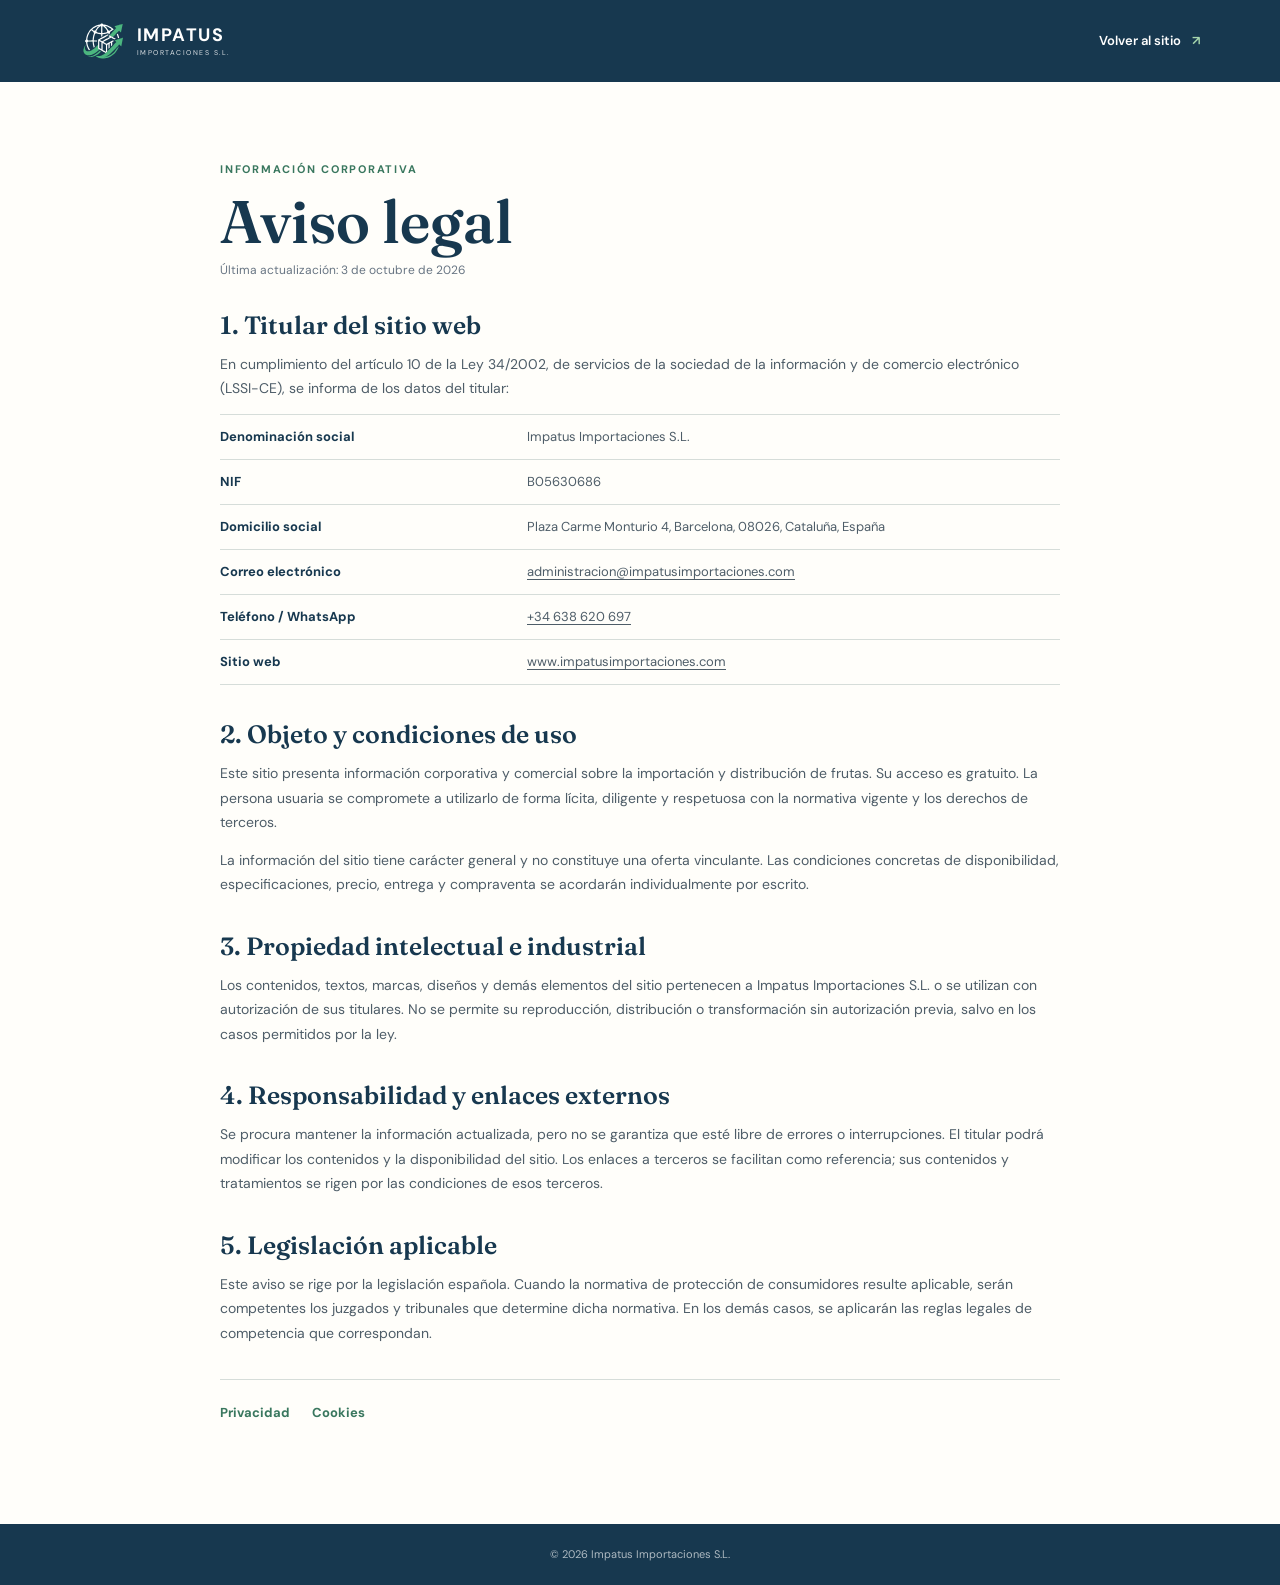
==== aviso-legal.html @ 90cbe093 "Change information and create legal pages" ====
<!doctype html>
<html lang="es">
  <head>
    <meta charset="utf-8" />
    <meta name="viewport" content="width=device-width, initial-scale=1" />
    <meta
      name="description"
      content="Aviso legal del sitio web de Impatus Importaciones S.L."
    />
    <meta name="theme-color" content="#102f47" />
    <title>Aviso legal | Impatus Importaciones</title>
    <link rel="preconnect" href="https://fonts.googleapis.com" />
    <link rel="preconnect" href="https://fonts.gstatic.com" crossorigin />
    <link
      href="https://fonts.googleapis.com/css2?family=DM+Sans:wght@400;500;600;700&family=Fraunces:opsz,wght@9..144,600;9..144,700&display=swap"
      rel="stylesheet"
    />
    <link rel="stylesheet" href="styles.css" />
  </head>
  <body class="legal-document">
    <header class="legal-header">
      <div class="container legal-header-inner">
        <a
          class="brand legal-brand"
          href="index.html"
          aria-label="Impatus Importaciones, inicio"
        >
          <img class="brand-mark" src="assets/impatus-logo.svg" alt="" />
          <span class="brand-copy"
            ><strong>IMPATUS</strong><small>IMPORTACIONES S.L.</small></span
          >
        </a>
        <a class="legal-home" href="index.html"
          >Volver al sitio <span aria-hidden="true">↗</span></a
        >
      </div>
    </header>
    <main class="container legal-main">
      <p class="small-label">Información corporativa</p>
      <h1>Aviso legal</h1>
      <p class="legal-updated">Última actualización: 3 de octubre de 2026</p>
      <section class="legal-section">
        <h2>1. Titular del sitio web</h2>
        <p>
          En cumplimiento del artículo 10 de la Ley 34/2002, de servicios de la
          sociedad de la información y de comercio electrónico (LSSI-CE), se
          informa de los datos del titular:
        </p>
        <dl class="legal-details">
          <div>
            <dt>Denominación social</dt>
            <dd>Impatus Importaciones S.L.</dd>
          </div>
          <div>
            <dt>NIF</dt>
            <dd>B05630686</dd>
          </div>
          <div>
            <dt>Domicilio social</dt>
            <dd>Plaza Carme Monturio 4, Barcelona, 08026, Cataluña, España</dd>
          </div>
          <!-- <div>
            <dt>Registro Mercantil</dt>
            <dd>[COMPLETAR REGISTRO, TOMO, FOLIO, HOJA E INSCRIPCIÓN]</dd>
          </div> -->
          <div>
            <dt>Correo electrónico</dt>
            <dd>
              <a href="mailto:administracion@impatusimportaciones.com"
                >administracion@impatusimportaciones.com</a
              >
            </dd>
          </div>
          <div>
            <dt>Teléfono / WhatsApp</dt>
            <dd><a href="tel:+34638620697">+34 638 620 697</a></dd>
          </div>
          <div>
            <dt>Sitio web</dt>
            <dd>
              <a href="https://www.impatusimportaciones.com"
                >www.impatusimportaciones.com</a
              >
            </dd>
          </div>
        </dl>
      </section>
      <section class="legal-section">
        <h2>2. Objeto y condiciones de uso</h2>
        <p>
          Este sitio presenta información corporativa y comercial sobre la
          importación y distribución de frutas. Su acceso es gratuito. La
          persona usuaria se compromete a utilizarlo de forma lícita, diligente
          y respetuosa con la normativa vigente y los derechos de terceros.
        </p>
        <p>
          La información del sitio tiene carácter general y no constituye una
          oferta vinculante. Las condiciones concretas de disponibilidad,
          especificaciones, precio, entrega y compraventa se acordarán
          individualmente por escrito.
        </p>
      </section>
      <section class="legal-section">
        <h2>3. Propiedad intelectual e industrial</h2>
        <p>
          Los contenidos, textos, marcas, diseños y demás elementos del sitio
          pertenecen a Impatus Importaciones S.L. o se utilizan con autorización
          de sus titulares. No se permite su reproducción, distribución o
          transformación sin autorización previa, salvo en los casos permitidos
          por la ley.
        </p>
      </section>
      <section class="legal-section">
        <h2>4. Responsabilidad y enlaces externos</h2>
        <p>
          Se procura mantener la información actualizada, pero no se garantiza
          que esté libre de errores o interrupciones. El titular podrá modificar
          los contenidos y la disponibilidad del sitio. Los enlaces a terceros
          se facilitan como referencia; sus contenidos y tratamientos se rigen
          por las condiciones de esos terceros.
        </p>
      </section>
      <section class="legal-section">
        <h2>5. Legislación aplicable</h2>
        <p>
          Este aviso se rige por la legislación española. Cuando la normativa de
          protección de consumidores resulte aplicable, serán competentes los
          juzgados y tribunales que determine dicha normativa. En los demás
          casos, se aplicarán las reglas legales de competencia que
          correspondan.
        </p>
      </section>
      <nav class="legal-pages" aria-label="Otras políticas">
        <a href="privacidad.html">Privacidad</a
        ><a href="cookies.html">Cookies</a>
      </nav>
    </main>
    <footer class="legal-footer">
      <div class="container">
        <span>© 2026 Impatus Importaciones S.L.</span>
      </div>
    </footer>
  </body>
</html>
---- styles.css ----
:root {
  --navy: #102f47;
  --ink: #17384f;
  --green: #39775e;
  --mint: #dcefe3;
  --orange: #e9753b;
  --cream: #f7f5ef;
  --paper: #fffefa;
  --muted: #687583;
  --line: #d6ddd9;
  --sans: "DM Sans", sans-serif;
  --serif: "Fraunces", serif;
}
* {
  box-sizing: border-box;
}
html {
  scroll-behavior: smooth;
}
body {
  display: flex;
  min-height: 100vh;
  flex-direction: column;
  margin: 0;
  color: var(--ink);
  background: var(--paper);
  font-family: var(--sans);
  font-size: 16px;
  line-height: 1.55;
  overflow-x: hidden;
}
main {
  flex: 1;
}
a {
  color: inherit;
  text-decoration: none;
}
.container {
  width: min(1120px, calc(100% - 80px));
  margin: 0 auto;
}
.site-header {
  position: absolute;
  inset: 0 0 auto;
  z-index: 5;
  color: white;
}
.nav {
  height: 92px;
  display: flex;
  align-items: center;
  justify-content: space-between;
}
.brand {
  display: inline-flex;
  align-items: center;
  gap: 11px;
}
.brand-mark {
  display: block;
  flex: 0 0 46px;
  width: 46px;
  height: 42px;
  overflow: visible;
  object-fit: contain;
}
.previous-mark {
  display: none;
}
.brand-copy {
  display: grid;
  line-height: 1;
}
.brand-copy strong {
  font-size: 18px;
  letter-spacing: 0.08em;
}
.brand-copy small {
  margin-top: 5px;
  font-size: 7px;
  letter-spacing: 0.21em;
  opacity: 0.85;
}
.nav-links {
  display: flex;
  align-items: center;
  gap: 36px;
  font-size: 13px;
  font-weight: 600;
}
.nav-links a {
  opacity: 0.88;
  transition:
    color 0.2s,
    opacity 0.2s;
}
.nav-links a:hover {
  color: #9cdbb9;
  opacity: 1;
}
.nav-cta {
  border: 1px solid rgba(255, 255, 255, 0.55);
  padding: 10px 15px;
  border-radius: 2px;
}
.nav-cta span,
.text-link span,
.card-link span {
  margin-left: 9px;
}
.menu-toggle {
  display: none;
  background: none;
  border: 0;
  padding: 7px;
}
.menu-toggle span {
  display: block;
  width: 24px;
  height: 2px;
  margin: 5px 0;
  background: white;
}
.hero {
  position: relative;
  min-height: 720px;
  display: flex;
  align-items: center;
  color: white;
  overflow: hidden;
}
.hero-image {
  position: absolute;
  inset: 0;
  background: url("assets/background.jpeg") center 52% / cover;
  transform: scale(1.02);
  animation: slowZoom 14s ease-out both;
}
.hero-overlay {
  position: absolute;
  inset: 0;
  background:
    linear-gradient(
      90deg,
      rgba(10, 35, 51, 0.89) 0%,
      rgba(13, 44, 49, 0.61) 46%,
      rgba(14, 37, 40, 0.13) 100%
    ),
    linear-gradient(0deg, rgba(10, 32, 43, 0.46), transparent 45%);
}
.hero-content {
  position: relative;
  z-index: 1;
  padding-top: 75px;
}
.eyebrow,
.small-label {
  text-transform: uppercase;
  font-size: 11px;
  font-weight: 700;
  letter-spacing: 0.16em;
}
.eyebrow {
  color: #a9ddbc;
}
.hero h1 {
  max-width: 670px;
  margin: 24px 0 22px;
  font: 700 clamp(54px, 7vw, 92px)/0.98 var(--serif);
  letter-spacing: -0.03em;
}
em {
  color: #a7dcae;
  font-style: normal;
}
.hero-intro {
  max-width: 435px;
  margin: 0 0 34px;
  font-size: 18px;
  color: rgba(255, 255, 255, 0.83);
}
.hero-actions {
  display: flex;
  align-items: center;
  gap: 27px;
}
.button {
  display: inline-flex;
  align-items: center;
  gap: 18px;
  padding: 14px 19px;
  font-weight: 700;
  font-size: 13px;
}
.button-primary {
  color: var(--ink);
  background: #b9dfb9;
}
.button-primary span {
  font-size: 18px;
}
.text-link {
  display: inline-block;
  margin-top: 25px;
  padding-bottom: 5px;
  border-bottom: 1px solid var(--green);
  font-size: 13px;
  font-weight: 700;
}
.light-link {
  margin-top: 0;
  border-color: rgba(255, 255, 255, 0.5);
  color: white;
}
.hero-stamp {
  position: absolute;
  right: max(7vw, calc((100% - 1120px) / 2));
  bottom: 100px;
  display: grid;
  width: 124px;
  height: 124px;
  padding: 20px;
  border: 1px solid rgba(211, 244, 214, 0.62);
  border-radius: 50%;
  color: #d1efce;
  transform: rotate(10deg);
}
.hero-stamp span {
  font-size: 10px;
  text-transform: uppercase;
  letter-spacing: 0.1em;
}
.hero-stamp strong {
  align-self: center;
  font: 600 19px/1 var(--serif);
}
.hero-stamp small {
  font-size: 9px;
}
.scroll-cue {
  position: absolute;
  left: max(40px, calc((100% - 1120px) / 2));
  bottom: 33px;
  display: flex;
  align-items: center;
  gap: 14px;
  color: rgba(255, 255, 255, 0.75);
  font-size: 11px;
}
.scroll-cue span {
  display: inline-block;
  width: 31px;
  height: 31px;
  border: 1px solid rgba(255, 255, 255, 0.7);
  border-radius: 50%;
  position: relative;
}
.scroll-cue span::after {
  content: "↓";
  position: absolute;
  left: 9px;
  top: 3px;
}
.section {
  padding: 120px 0;
}
.section-kicker {
  display: flex;
  align-items: center;
  gap: 13px;
  color: var(--green);
  font-size: 11px;
  text-transform: uppercase;
  font-weight: 700;
  letter-spacing: 0.15em;
}
.section-kicker > span:first-child {
  color: var(--orange);
}
.section-kicker .line {
  width: 39px;
  height: 1px;
  background: currentColor;
  opacity: 0.55;
}
.origin-grid {
  display: grid;
  grid-template-columns: 1fr 1fr;
  gap: 100px;
  margin: 42px 0 85px;
}
h2 {
  margin: 0;
  color: var(--ink);
  font: 600 clamp(42px, 5vw, 64px)/1.03 var(--serif);
  letter-spacing: -0.03em;
}
.origin-copy {
  padding-top: 5px;
  max-width: 470px;
  color: var(--muted);
  font-size: 15px;
}
.origin-copy p {
  margin: 0 0 19px;
}
.origin-copy .lead {
  color: var(--ink);
  font-size: 20px;
  line-height: 1.4;
}
.origin-copy .text-link {
  margin-top: 8px;
}
.origin-facts {
  display: grid;
  grid-template-columns: repeat(3, 1fr);
  border-top: 1px solid var(--line);
  border-bottom: 1px solid var(--line);
}
.origin-facts > div {
  display: flex;
  gap: 23px;
  padding: 24px 0;
  border-right: 1px solid var(--line);
  font-size: 12px;
  color: var(--muted);
}
.origin-facts > div:not(:first-child) {
  padding-left: 28px;
}
.origin-facts > div:last-child {
  border: 0;
}
.origin-facts strong {
  color: var(--orange);
  font-size: 12px;
}
.origin-facts b {
  color: var(--ink);
  font-weight: 700;
}
.fruit-section {
  background: var(--cream);
}
.section-heading {
  display: flex;
  justify-content: space-between;
  align-items: end;
  gap: 40px;
  margin: 41px 0 50px;
}
.section-heading p {
  max-width: 285px;
  margin: 0 0 7px;
  color: var(--muted);
  font-size: 14px;
}
.fruit-grid {
  display: grid;
  grid-template-columns: 1fr 1fr;
  gap: 24px;
}
.fruit-card {
  min-height: 595px;
  position: relative;
  color: white;
  overflow: hidden;
  background: var(--ink);
}
.fruit-card-image {
  position: absolute;
  inset: 0;
  background-position: center;
  background-size: cover;
  transition: transform 0.65s;
}
.fruit-card:hover .fruit-card-image {
  transform: scale(1.05);
}
.pear .fruit-card-image {
  background-image: url("https://images.unsplash.com/photo-1514756331096-242fdeb70d4a?auto=format&fit=crop&w=1200&q=85");
}
.apple .fruit-card-image {
  background-image: url("https://images.unsplash.com/photo-1560806887-1e4cd0b6cbd6?auto=format&fit=crop&w=1200&q=85");
}
.fruit-card::after {
  content: "";
  position: absolute;
  inset: 35% 0 0;
  background: linear-gradient(transparent, rgba(8, 30, 43, 0.9));
}
.fruit-card-content {
  position: absolute;
  z-index: 1;
  inset: auto 37px 33px;
}
.fruit-number {
  color: #b7dcab;
  font-size: 10px;
  font-weight: 700;
  letter-spacing: 0.14em;
}
.fruit-card h3 {
  margin: 9px 0 10px;
  font: 600 54px/1 var(--serif);
}
.fruit-card p {
  max-width: 390px;
  margin: 0;
  color: rgba(255, 255, 255, 0.8);
  font-size: 14px;
}
.card-link {
  display: inline-block;
  margin-top: 23px;
  padding-bottom: 5px;
  border-bottom: 1px solid rgba(255, 255, 255, 0.6);
  font-size: 12px;
  font-weight: 700;
}
.varieties {
  padding-bottom: 132px;
}
.variety-group {
  margin-top: 82px;
}
.variety-group + .variety-group {
  margin-top: 118px;
}
.variety-group-head {
  display: flex;
  align-items: end;
  justify-content: space-between;
  padding-bottom: 29px;
  border-bottom: 2px solid var(--ink);
}
.variety-group-head h2 {
  margin-top: 13px;
  font-size: clamp(40px, 5vw, 59px);
}
.small-label {
  display: block;
  color: var(--green);
}
.season {
  padding-bottom: 8px;
  color: var(--muted);
  font-size: 12px;
}
.variety-list-apples {
  display: grid;
  grid-template-columns: repeat(4, 1fr);
}
.variety-list-pears {
  display: grid;
  grid-template-columns: repeat(3, 1fr);
}
.variety-item {
  display: grid;
  grid-template-columns: 30px 1fr 20px;
  gap: 17px;
  padding: 30px 22px 25px 0;
  border-bottom: 1px solid var(--line);
}
.variety-item + .variety-item {
  padding-left: 22px;
  border-left: 1px solid var(--line);
}
.variety-index,
.variety-arrow {
  color: var(--orange);
  font-size: 11px;
  font-weight: 700;
}
.variety-item h3 {
  margin: -4px 0 10px;
  color: var(--ink);
  font: 600 23px var(--serif);
}
.variety-item h3 small {
  font: 600 14px var(--sans);
}
.variety-item p {
  margin: 0;
  color: var(--muted);
  font-size: 13px;
  line-height: 1.55;
}
.quality {
  background: var(--navy);
  color: white;
}
.quality-grid {
  display: grid;
  grid-template-columns: 0.88fr 1.12fr;
  gap: 110px;
}
.quality .section-kicker {
  color: #9dd4ab;
}
.quality h2 {
  margin: 42px 0 25px;
  color: white;
}
.quality-copy > p {
  max-width: 280px;
  margin: 0;
  color: rgba(255, 255, 255, 0.68);
  font-size: 15px;
}
.quality-details {
  padding-top: 7px;
}
.quality-intro {
  display: flex;
  align-items: start;
  gap: 20px;
  padding-bottom: 28px;
  border-bottom: 1px solid rgba(255, 255, 255, 0.24);
}
.quality-intro p {
  max-width: 430px;
  margin: 0;
  color: rgba(255, 255, 255, 0.88);
  font-size: 17px;
  line-height: 1.4;
}
.quality-icon {
  display: grid;
  place-items: center;
  flex: 0 0 auto;
  width: 39px;
  height: 39px;
  border: 1px solid #8ac99d;
  border-radius: 50%;
  color: #a8deae;
}
.cert-list {
  padding: 10px 0;
}
.cert-list > div {
  display: flex;
  justify-content: space-between;
  padding: 14px 0;
  border-bottom: 1px solid rgba(255, 255, 255, 0.13);
  font-size: 13px;
}
.cert-list strong {
  color: white;
  font-weight: 700;
}
.cert-list span {
  color: rgba(255, 255, 255, 0.56);
}
.quality-note {
  margin: 24px 0 0;
  color: #a8d6a8;
  font-size: 11px;
  letter-spacing: 0.06em;
  text-transform: uppercase;
}
.quality-note span {
  padding: 0 8px;
  color: rgba(255, 255, 255, 0.4);
}
.contact {
  padding: 112px 0 120px;
}
.contact-panel {
  display: grid;
  grid-template-columns: 0.9fr 1.1fr;
  gap: 80px;
  padding: 76px 80px;
  background: var(--mint);
}
.contact-copy h2 {
  margin: 20px 0 20px;
  font-size: clamp(40px, 4vw, 56px);
}
.contact-copy p {
  max-width: 350px;
  margin: 0;
  color: var(--muted);
  font-size: 14px;
}
.contact-actions {
  display: grid;
  gap: 14px;
  align-content: center;
}
.contact-action {
  display: grid;
  grid-template-columns: 43px 1fr 20px;
  align-items: center;
  gap: 16px;
  padding: 18px 19px;
  border: 1px solid rgba(23, 56, 79, 0.2);
  transition:
    background 0.25s,
    transform 0.25s;
}
.contact-action:hover {
  background: rgba(255, 255, 255, 0.52);
  transform: translateX(4px);
}
.action-icon {
  display: grid;
  place-items: center;
  width: 38px;
  height: 38px;
  border: 1px solid var(--green);
  border-radius: 50%;
  color: var(--green);
  font-size: 18px;
}
.action-icon svg {
  display: block;
  width: 18px;
  height: 18px;
}
.contact-action small,
.contact-action strong {
  display: block;
}
.contact-action small {
  color: var(--muted);
  font-size: 11px;
}
.contact-action strong {
  color: var(--ink);
  font-size: 15px;
}
.contact-action b {
  color: var(--green);
}
.site-footer {
  padding: 48px 0 26px;
  background: var(--ink);
  color: white;
}
.footer-top {
  display: flex;
  align-items: center;
  justify-content: space-between;
  padding-bottom: 45px;
  border-bottom: 1px solid rgba(255, 255, 255, 0.2);
}
.footer-brand {
  color: white;
}
.footer-top > p {
  margin: 0;
  color: rgba(255, 255, 255, 0.63);
  font: 600 17px/1.3 var(--serif);
}
.back-top {
  display: flex;
  align-items: center;
  gap: 13px;
  color: #a8d7ae;
  font-size: 21px;
}
.back-top span {
  color: rgba(255, 255, 255, 0.65);
  font-size: 11px;
}
.footer-bottom {
  display: flex;
  justify-content: space-between;
  gap: 20px;
  padding-top: 24px;
  color: rgba(255, 255, 255, 0.5);
  font-size: 10px;
}
.footer-bottom a:hover {
  color: white;
}
.legal-document {
  min-height: 100vh;
  background: var(--paper);
}
.legal-header {
  background: var(--ink);
  color: white;
}
.legal-header-inner {
  display: flex;
  min-height: 82px;
  align-items: center;
  justify-content: space-between;
}
.legal-home {
  font-size: 13px;
  font-weight: 600;
}
.legal-home span {
  margin-left: 8px;
  color: #a8d7ae;
}
.legal-main {
  max-width: 840px;
  padding-top: 68px;
  padding-bottom: 100px;
}
.legal-main h1 {
  margin: 12px 0 8px;
  color: var(--ink);
  font: 600 clamp(42px, 5vw, 60px)/1.05 var(--serif);
}
.legal-updated {
  margin: 0 0 30px;
  color: var(--muted);
  font-size: 12px;
}
.legal-notice {
  margin-bottom: 42px;
  padding: 15px 18px;
  border-left: 3px solid var(--orange);
  background: var(--cream);
  color: var(--ink);
  font-size: 14px;
}
.legal-section {
  margin: 0 0 34px;
}
.legal-section h2 {
  margin: 0 0 12px;
  font: 600 25px/1.2 var(--serif);
  letter-spacing: 0;
}
.legal-section p,
.legal-section li {
  color: #4e5d68;
  font-size: 14px;
  line-height: 1.75;
}
.legal-section p {
  margin: 0 0 13px;
}
.legal-section ul {
  margin: 0;
  padding-left: 22px;
}
.legal-section li + li {
  margin-top: 9px;
}
.legal-section a {
  color: var(--green);
  text-decoration: underline;
  text-underline-offset: 3px;
}
.legal-details {
  margin: 0;
  border-top: 1px solid var(--line);
}
.legal-details > div {
  display: grid;
  grid-template-columns: minmax(150px, 0.7fr) 1.3fr;
  gap: 20px;
  padding: 12px 0;
  border-bottom: 1px solid var(--line);
  font-size: 13px;
}
.legal-details dt {
  color: var(--ink);
  font-weight: 700;
}
.legal-details dd {
  margin: 0;
  color: #4e5d68;
  overflow-wrap: anywhere;
}
.legal-details a {
  color: inherit;
}
.legal-pages {
  display: flex;
  flex-wrap: wrap;
  gap: 22px;
  padding-top: 23px;
  border-top: 1px solid var(--line);
  font-size: 13px;
  font-weight: 700;
}
.legal-pages a {
  color: var(--green);
}
.legal-footer {
  padding: 22px 0;
  background: var(--ink);
  color: rgba(255, 255, 255, 0.65);
  font-size: 11px;
}
.legal-footer .container {
  display: flex;
  justify-content: center;
  gap: 20px;
}
.legal-footer a {
  color: white;
}
.reveal {
  opacity: 0;
  transform: translateY(20px);
  transition:
    opacity 0.7s ease,
    transform 0.7s ease;
}
.reveal.visible {
  opacity: 1;
  transform: none;
}
@keyframes slowZoom {
  from {
    transform: scale(1.02);
  }
  to {
    transform: scale(1.1);
  }
}
@media (max-width: 800px) {
  .container {
    width: min(100% - 40px, 600px);
  }
  .nav {
    height: 76px;
  }
  .menu-toggle {
    display: block;
    z-index: 3;
  }
  .nav-links {
    position: absolute;
    inset: 0 0 auto;
    display: flex;
    flex-direction: column;
    align-items: stretch;
    gap: 0;
    padding: 90px 30px 24px;
    background: var(--navy);
    transform: translateY(-110%);
    transition: transform 0.3s;
  }
  .nav-links.open {
    transform: translateY(0);
  }
  .nav-links a {
    padding: 14px 0;
    border-bottom: 1px solid rgba(255, 255, 255, 0.15);
  }
  .nav-cta {
    border: 0;
    padding: 14px 0;
  }
  .hero {
    min-height: 680px;
  }
  .hero-content {
    padding-top: 40px;
  }
  .hero h1 {
    font-size: clamp(49px, 14vw, 75px);
  }
  .hero-intro {
    font-size: 16px;
  }
  .hero-actions {
    align-items: start;
    flex-direction: column;
    gap: 15px;
  }
  .hero-stamp {
    right: 25px;
    bottom: 74px;
    transform: scale(0.76) rotate(10deg);
  }
  .scroll-cue {
    left: 20px;
    bottom: 25px;
  }
  .section {
    padding: 75px 0;
  }
  .origin-grid,
  .quality-grid,
  .contact-panel {
    grid-template-columns: 1fr;
    gap: 38px;
  }
  .origin-grid {
    margin: 35px 0 55px;
  }
  .origin-facts {
    grid-template-columns: 1fr;
  }
  .origin-facts > div,
  .origin-facts > div:not(:first-child) {
    padding: 17px 0;
    border-right: 0;
    border-bottom: 1px solid var(--line);
  }
  .section-heading {
    display: block;
    margin: 30px 0;
  }
  .section-heading p {
    margin-top: 25px;
  }
  .fruit-grid {
    grid-template-columns: 1fr;
  }
  .fruit-card {
    min-height: 500px;
  }
  .variety-group {
    margin-top: 57px;
  }
  .variety-group + .variety-group {
    margin-top: 80px;
  }
  .variety-group-head {
    display: block;
  }
  .season {
    display: block;
    margin-top: 19px;
  }
  .variety-list {
    grid-template-columns: 1fr;
  }
  .variety-item,
  .variety-item + .variety-item {
    padding: 25px 0;
    border-left: 0;
  }
  .quality-grid {
    gap: 55px;
  }
  .contact-panel {
    padding: 42px 28px;
  }
  .footer-top,
  .footer-bottom {
    align-items: start;
    flex-direction: column;
    gap: 25px;
  }
  .footer-bottom {
    gap: 10px;
  }
  .legal-main {
    padding-top: 48px;
    padding-bottom: 68px;
  }
  .legal-details > div {
    grid-template-columns: 1fr;
    gap: 4px;
  }
  .legal-footer .container {
    flex-direction: column;
    gap: 8px;
  }
}
@media (prefers-reduced-motion: reduce) {
  html {
    scroll-behavior: auto;
  }
  *,
  *::before,
  *::after {
    animation-duration: 0.01ms !important;
    transition-duration: 0.01ms !important;
  }
}
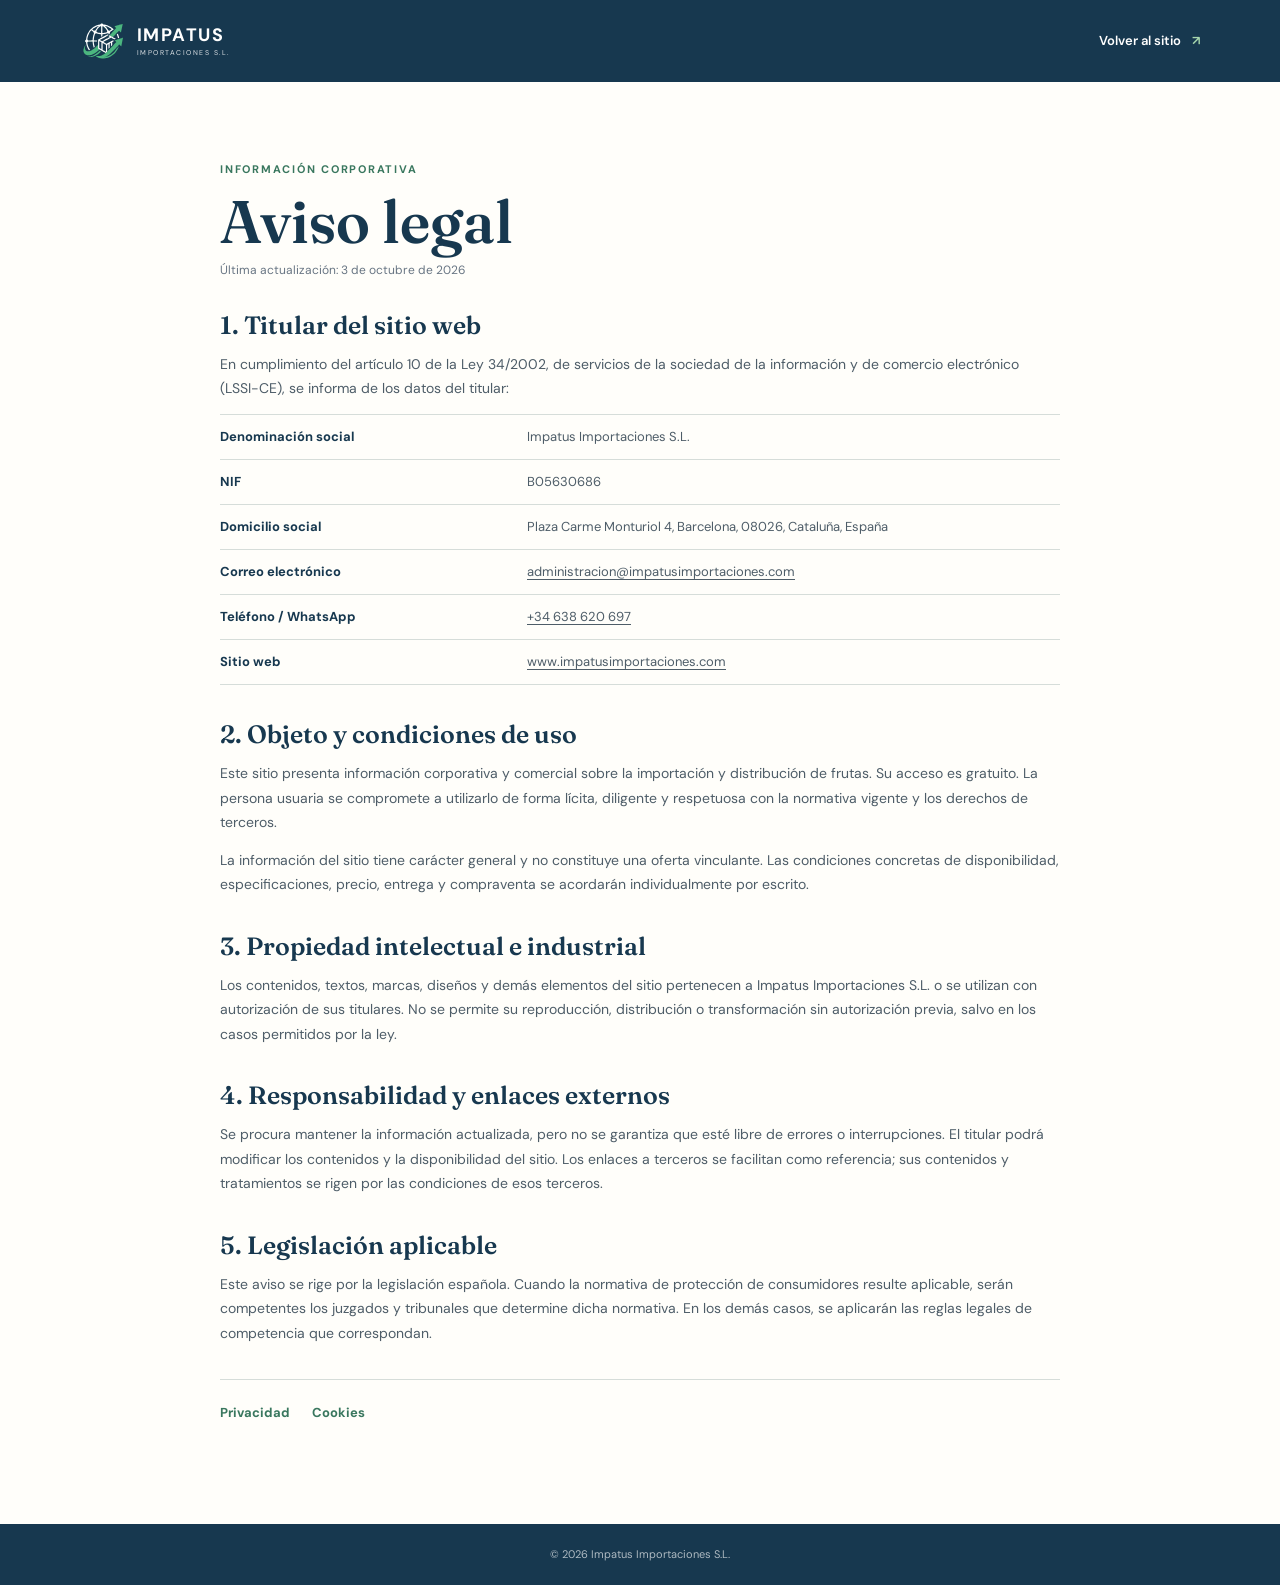
==== commit 7711239d: "Minors changes" ====
--- a/aviso-legal.html
+++ b/aviso-legal.html
@@ -7,8 +7,40 @@
       name="description"
       content="Aviso legal del sitio web de Impatus Importaciones S.L."
     />
+    <meta name="robots" content="index, follow" />
     <meta name="theme-color" content="#102f47" />
     <title>Aviso legal | Impatus Importaciones</title>
+    <link
+      rel="canonical"
+      href="https://impatusimportaciones.com/aviso-legal.html"
+    />
+    <link rel="icon" type="image/svg+xml" href="assets/impatus-logo.svg" />
+    <meta property="og:type" content="website" />
+    <meta property="og:locale" content="es_ES" />
+    <meta property="og:site_name" content="Impatus Importaciones" />
+    <meta property="og:title" content="Aviso legal | Impatus Importaciones" />
+    <meta
+      property="og:description"
+      content="Aviso legal del sitio web de Impatus Importaciones S.L."
+    />
+    <meta
+      property="og:url"
+      content="https://impatusimportaciones.com/aviso-legal.html"
+    />
+    <meta
+      property="og:image"
+      content="https://impatusimportaciones.com/assets/background.jpeg"
+    />
+    <meta name="twitter:card" content="summary_large_image" />
+    <meta name="twitter:title" content="Aviso legal | Impatus Importaciones" />
+    <meta
+      name="twitter:description"
+      content="Aviso legal del sitio web de Impatus Importaciones S.L."
+    />
+    <meta
+      name="twitter:image"
+      content="https://impatusimportaciones.com/assets/background.jpeg"
+    />
     <link rel="preconnect" href="https://fonts.googleapis.com" />
     <link rel="preconnect" href="https://fonts.gstatic.com" crossorigin />
     <link
@@ -57,12 +89,8 @@
           </div>
           <div>
             <dt>Domicilio social</dt>
-            <dd>Plaza Carme Monturio 4, Barcelona, 08026, Cataluña, España</dd>
+            <dd>Plaza Carme Monturiol 4, Barcelona, 08026, Cataluña, España</dd>
           </div>
-          <!-- <div>
-            <dt>Registro Mercantil</dt>
-            <dd>[COMPLETAR REGISTRO, TOMO, FOLIO, HOJA E INSCRIPCIÓN]</dd>
-          </div> -->
           <div>
             <dt>Correo electrónico</dt>
             <dd>
--- a/styles.css
+++ b/styles.css
@@ -459,7 +459,7 @@
 }
 .variety-item {
   display: grid;
-  grid-template-columns: 30px 1fr 20px;
+  grid-template-columns: 30px minmax(0, 1fr) 20px;
   gap: 17px;
   padding: 30px 22px 25px 0;
   border-bottom: 1px solid var(--line);
@@ -927,7 +927,8 @@
     display: block;
     margin-top: 19px;
   }
-  .variety-list {
+  .variety-list-pears,
+  .variety-list-apples {
     grid-template-columns: 1fr;
   }
   .variety-item,
